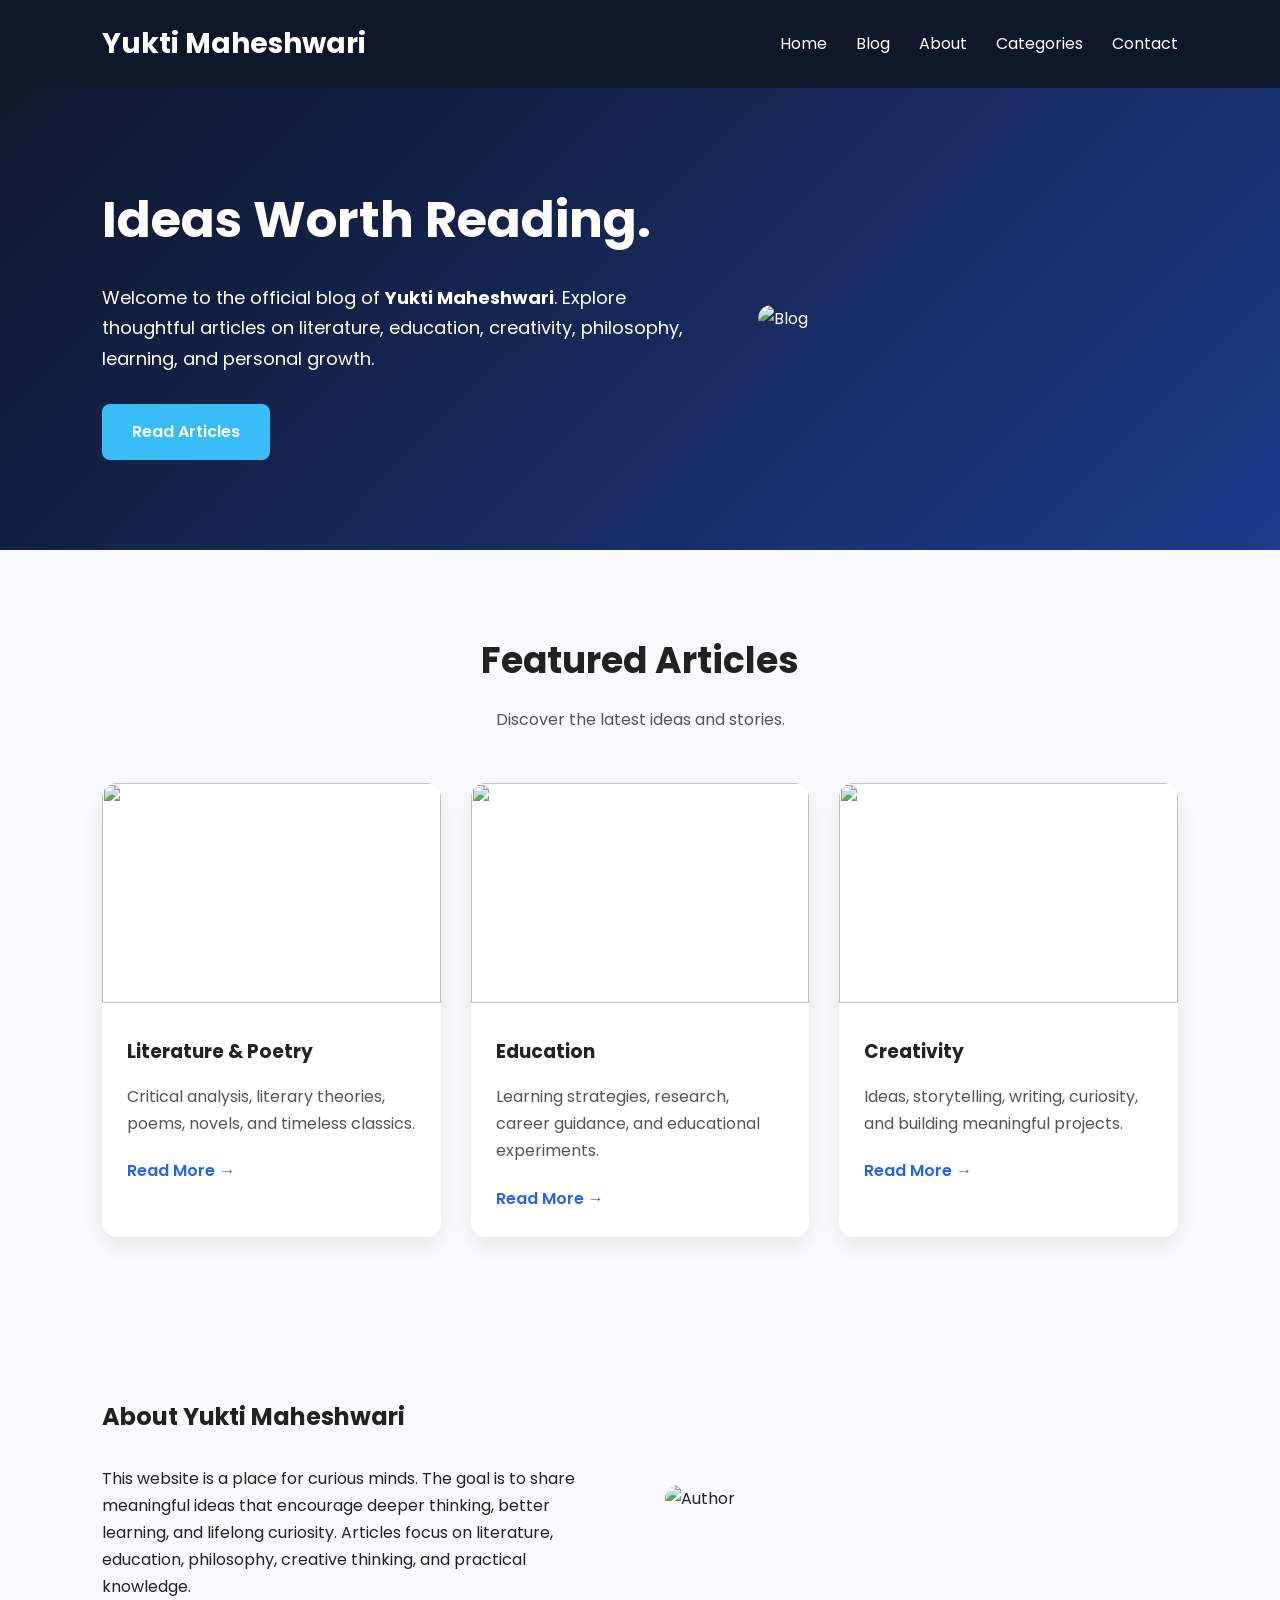
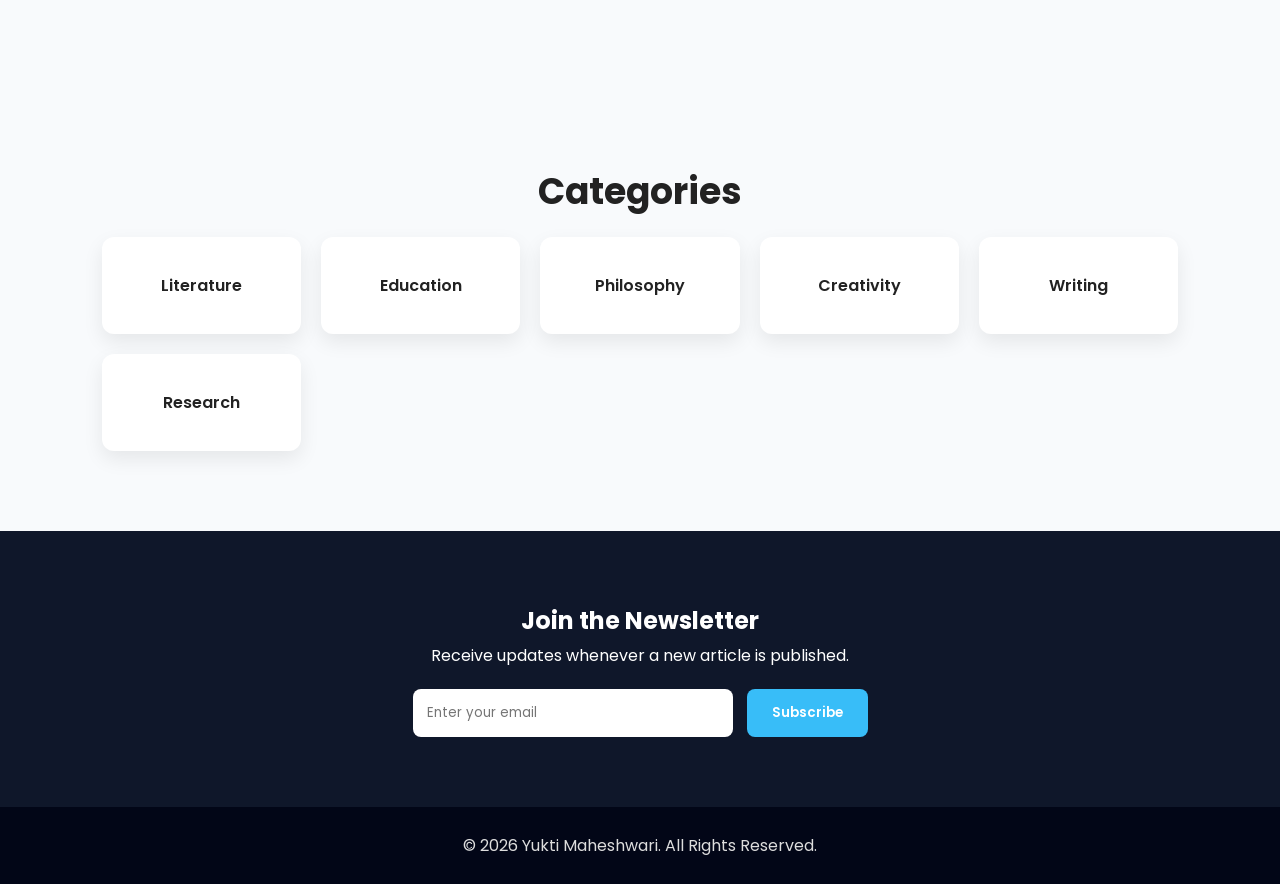
==== index.html @ beddb3d3 "Create index.html" ====
<!DOCTYPE html>
<html lang="en">
<head>
<meta charset="UTF-8">
<meta name="viewport" content="width=device-width, initial-scale=1.0">
<meta name="description" content="Official blogging website of Yukti Maheshwari featuring articles on literature, education, creativity, philosophy, and ideas.">

<title>Yukti Maheshwari | Blog</title>

<link href="https://fonts.googleapis.com/css2?family=Poppins:wght@300;400;500;600;700&display=swap" rel="stylesheet">

<style>

*{
margin:0;
padding:0;
box-sizing:border-box;
font-family:'Poppins',sans-serif;
}

body{
background:#f8fafc;
color:#222;
line-height:1.7;
}

header{
background:#0f172a;
color:white;
padding:20px 8%;
display:flex;
justify-content:space-between;
align-items:center;
position:sticky;
top:0;
z-index:100;
}

.logo{
font-size:28px;
font-weight:700;
}

nav a{
color:white;
text-decoration:none;
margin-left:25px;
transition:.3s;
}

nav a:hover{
color:#38bdf8;
}

.hero{
padding:90px 8%;
display:flex;
flex-wrap:wrap;
align-items:center;
justify-content:space-between;
background:linear-gradient(135deg,#0f172a,#1e3a8a);
color:white;
}

.hero-text{
max-width:600px;
}

.hero h1{
font-size:50px;
margin-bottom:20px;
}

.hero p{
font-size:18px;
margin-bottom:30px;
}

.btn{
display:inline-block;
padding:14px 30px;
background:#38bdf8;
color:white;
text-decoration:none;
border-radius:8px;
font-weight:600;
transition:.3s;
}

.btn:hover{
background:#0284c7;
}

.hero img{
width:420px;
max-width:100%;
border-radius:15px;
}

section{
padding:80px 8%;
}

.section-title{
font-size:36px;
margin-bottom:15px;
text-align:center;
}

.section-sub{
text-align:center;
margin-bottom:50px;
color:#555;
}

.posts{
display:grid;
grid-template-columns:repeat(auto-fit,minmax(300px,1fr));
gap:30px;
}

.card{
background:white;
border-radius:15px;
overflow:hidden;
box-shadow:0 10px 25px rgba(0,0,0,.08);
transition:.3s;
}

.card:hover{
transform:translateY(-8px);
}

.card img{
width:100%;
height:220px;
object-fit:cover;
}

.card-content{
padding:25px;
}

.card h3{
margin-bottom:15px;
}

.card p{
color:#555;
margin-bottom:20px;
}

.read{
text-decoration:none;
color:#2563eb;
font-weight:600;
}

.about{
display:grid;
grid-template-columns:1fr 1fr;
gap:50px;
align-items:center;
}

.about img{
width:100%;
border-radius:15px;
}

.categories{
display:grid;
grid-template-columns:repeat(auto-fit,minmax(180px,1fr));
gap:20px;
}

.cat{
background:white;
padding:35px;
text-align:center;
border-radius:12px;
font-weight:600;
box-shadow:0 8px 20px rgba(0,0,0,.08);
}

.newsletter{
background:#0f172a;
color:white;
text-align:center;
padding:70px 8%;
}

input{
padding:14px;
width:320px;
max-width:90%;
border:none;
border-radius:8px;
margin-top:20px;
}

button{
padding:14px 25px;
border:none;
background:#38bdf8;
color:white;
border-radius:8px;
cursor:pointer;
margin-left:10px;
font-weight:600;
}

footer{
background:#020617;
color:#ddd;
text-align:center;
padding:25px;
}

@media(max-width:768px){

.hero{
text-align:center;
}

.hero h1{
font-size:38px;
}

.about{
grid-template-columns:1fr;
}

nav{
display:none;
}

}

</style>

</head>

<body>

<header>

<div class="logo">Yukti Maheshwari</div>

<nav>

<a href="#">Home</a>
<a href="#posts">Blog</a>
<a href="#about">About</a>
<a href="#categories">Categories</a>
<a href="#contact">Contact</a>

</nav>

</header>

<section class="hero">

<div class="hero-text">

<h1>Ideas Worth Reading.</h1>

<p>
Welcome to the official blog of <strong>Yukti Maheshwari</strong>.
Explore thoughtful articles on literature, education, creativity,
philosophy, learning, and personal growth.
</p>

<a href="#posts" class="btn">Read Articles</a>

</div>

<img src="https://images.unsplash.com/photo-1455390582262-044cdead277a?w=800" alt="Blog">

</section>

<section id="posts">

<h2 class="section-title">Featured Articles</h2>

<p class="section-sub">
Discover the latest ideas and stories.
</p>

<div class="posts">

<div class="card">

<img src="https://images.unsplash.com/photo-1516979187457-637abb4f9353?w=800">

<div class="card-content">

<h3>Literature & Poetry</h3>

<p>
Critical analysis, literary theories, poems, novels, and timeless classics.
</p>

<a href="#" class="read">Read More →</a>

</div>

</div>

<div class="card">

<img src="https://images.unsplash.com/photo-1503676382389-4809596d5290?w=800">

<div class="card-content">

<h3>Education</h3>

<p>
Learning strategies, research, career guidance, and educational experiments.
</p>

<a href="#" class="read">Read More →</a>

</div>

</div>

<div class="card">

<img src="https://images.unsplash.com/photo-1499750310107-5fef28a66643?w=800">

<div class="card-content">

<h3>Creativity</h3>

<p>
Ideas, storytelling, writing, curiosity, and building meaningful projects.
</p>

<a href="#" class="read">Read More →</a>

</div>

</div>

</div>

</section>

<section id="about">

<div class="about">

<div>

<h2>About Yukti Maheshwari</h2>

<br>

<p>

This website is a place for curious minds.
The goal is to share meaningful ideas that encourage deeper thinking,
better learning, and lifelong curiosity.

Articles focus on literature, education, philosophy,
creative thinking, and practical knowledge.

</p>

</div>

<img src="https://images.unsplash.com/photo-1494790108377-be9c29b29330?w=800" alt="Author">

</div>

</section>

<section id="categories">

<h2 class="section-title">Categories</h2>

<div class="categories">

<div class="cat">Literature</div>

<div class="cat">Education</div>

<div class="cat">Philosophy</div>

<div class="cat">Creativity</div>

<div class="cat">Writing</div>

<div class="cat">Research</div>

</div>

</section>

<section class="newsletter">

<h2>Join the Newsletter</h2>

<p>
Receive updates whenever a new article is published.
</p>

<input type="email" placeholder="Enter your email">

<button>Subscribe</button>

</section>

<footer id="contact">

<p>

© 2026 Yukti Maheshwari. All Rights Reserved.

</p>

</footer>

</body>

  </html>
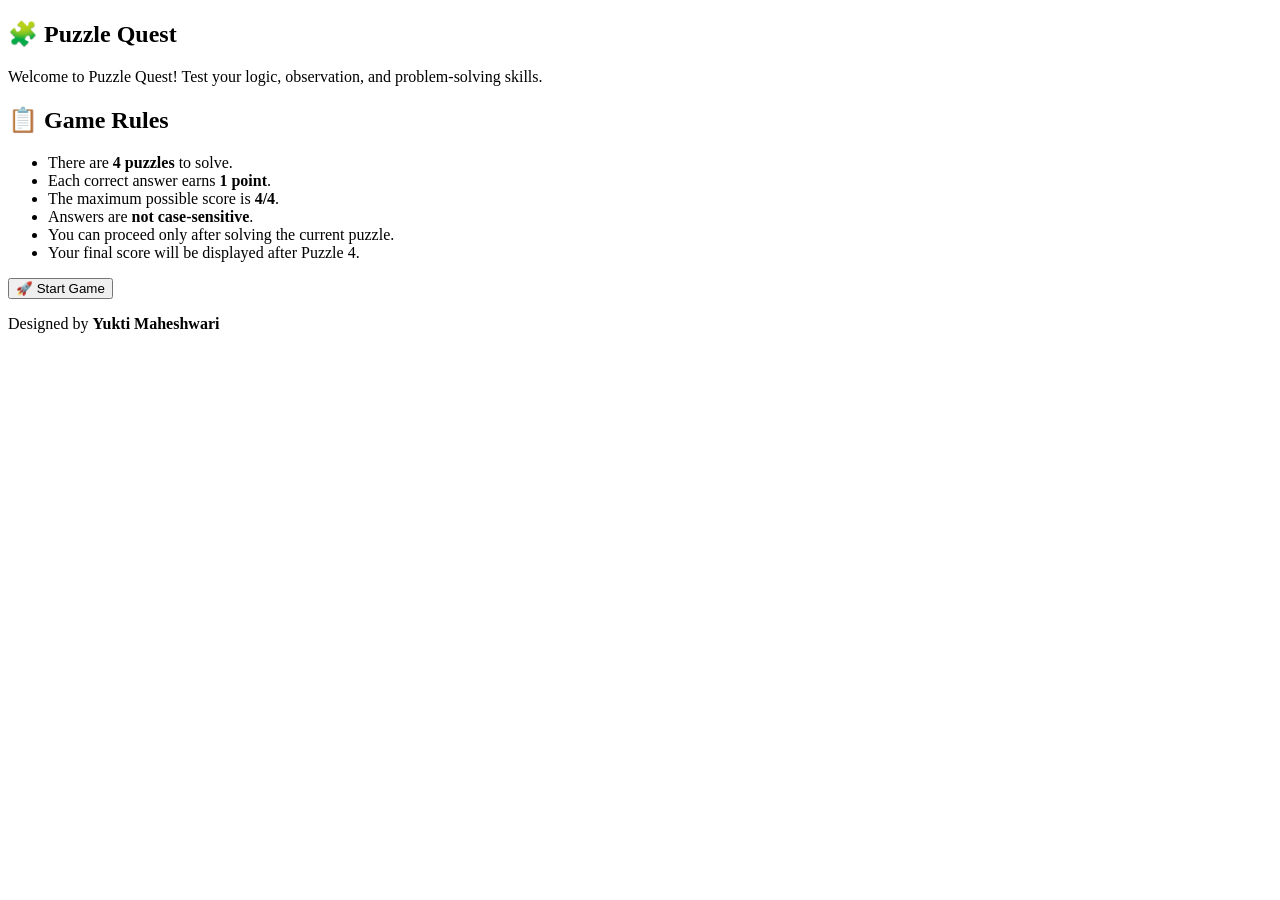
==== commit 2a0d9bb6: "Rename Index.html to index.html" ====
--- a/index.html
+++ b/index.html
@@ -1,427 +1,87 @@
 <!DOCTYPE html>
 <html lang="en">
+
 <head>
-<meta charset="UTF-8">
-<meta name="viewport" content="width=device-width, initial-scale=1.0">
-<meta name="description" content="Official blogging website of Yukti Maheshwari featuring articles on literature, education, creativity, philosophy, and ideas.">
+    <meta charset="UTF-8">
+    <meta name="viewport" content="width=device-width, initial-scale=1.0">
+    <meta name="description" content="Puzzle Quest - Challenge yourself with four exciting puzzles and test your problem-solving skills.">
+    <meta name="author" content="Yukti Maheshwari">
 
-<title>Yukti Maheshwari | Blog</title>
+    <title>Puzzle Quest | Home</title>
 
-<link href="https://fonts.googleapis.com/css2?family=Poppins:wght@300;400;500;600;700&display=swap" rel="stylesheet">
+    <!-- Google Font -->
+    <link rel="preconnect" href="https://fonts.googleapis.com">
+    <link rel="preconnect" href="https://fonts.gstatic.com" crossorigin>
 
-<style>
+    <link href="https://fonts.googleapis.com/css2?family=Poppins:wght@300;400;500;600;700&display=swap" rel="stylesheet">
 
-*{
-margin:0;
-padding:0;
-box-sizing:border-box;
-font-family:'Poppins',sans-serif;
-}
-
-body{
-background:#f8fafc;
-color:#222;
-line-height:1.7;
-}
-
-header{
-background:#0f172a;
-color:white;
-padding:20px 8%;
-display:flex;
-justify-content:space-between;
-align-items:center;
-position:sticky;
-top:0;
-z-index:100;
-}
-
-.logo{
-font-size:28px;
-font-weight:700;
-}
-
-nav a{
-color:white;
-text-decoration:none;
-margin-left:25px;
-transition:.3s;
-}
-
-nav a:hover{
-color:#38bdf8;
-}
-
-.hero{
-padding:90px 8%;
-display:flex;
-flex-wrap:wrap;
-align-items:center;
-justify-content:space-between;
-background:linear-gradient(135deg,#0f172a,#1e3a8a);
-color:white;
-}
-
-.hero-text{
-max-width:600px;
-}
-
-.hero h1{
-font-size:50px;
-margin-bottom:20px;
-}
-
-.hero p{
-font-size:18px;
-margin-bottom:30px;
-}
-
-.btn{
-display:inline-block;
-padding:14px 30px;
-background:#38bdf8;
-color:white;
-text-decoration:none;
-border-radius:8px;
-font-weight:600;
-transition:.3s;
-}
-
-.btn:hover{
-background:#0284c7;
-}
-
-.hero img{
-width:420px;
-max-width:100%;
-border-radius:15px;
-}
-
-section{
-padding:80px 8%;
-}
-
-.section-title{
-font-size:36px;
-margin-bottom:15px;
-text-align:center;
-}
-
-.section-sub{
-text-align:center;
-margin-bottom:50px;
-color:#555;
-}
-
-.posts{
-display:grid;
-grid-template-columns:repeat(auto-fit,minmax(300px,1fr));
-gap:30px;
-}
-
-.card{
-background:white;
-border-radius:15px;
-overflow:hidden;
-box-shadow:0 10px 25px rgba(0,0,0,.08);
-transition:.3s;
-}
-
-.card:hover{
-transform:translateY(-8px);
-}
-
-.card img{
-width:100%;
-height:220px;
-object-fit:cover;
-}
-
-.card-content{
-padding:25px;
-}
-
-.card h3{
-margin-bottom:15px;
-}
-
-.card p{
-color:#555;
-margin-bottom:20px;
-}
-
-.read{
-text-decoration:none;
-color:#2563eb;
-font-weight:600;
-}
-
-.about{
-display:grid;
-grid-template-columns:1fr 1fr;
-gap:50px;
-align-items:center;
-}
-
-.about img{
-width:100%;
-border-radius:15px;
-}
-
-.categories{
-display:grid;
-grid-template-columns:repeat(auto-fit,minmax(180px,1fr));
-gap:20px;
-}
-
-.cat{
-background:white;
-padding:35px;
-text-align:center;
-border-radius:12px;
-font-weight:600;
-box-shadow:0 8px 20px rgba(0,0,0,.08);
-}
-
-.newsletter{
-background:#0f172a;
-color:white;
-text-align:center;
-padding:70px 8%;
-}
-
-input{
-padding:14px;
-width:320px;
-max-width:90%;
-border:none;
-border-radius:8px;
-margin-top:20px;
-}
-
-button{
-padding:14px 25px;
-border:none;
-background:#38bdf8;
-color:white;
-border-radius:8px;
-cursor:pointer;
-margin-left:10px;
-font-weight:600;
-}
-
-footer{
-background:#020617;
-color:#ddd;
-text-align:center;
-padding:25px;
-}
-
-@media(max-width:768px){
-
-.hero{
-text-align:center;
-}
-
-.hero h1{
-font-size:38px;
-}
-
-.about{
-grid-template-columns:1fr;
-}
-
-nav{
-display:none;
-}
-
-}
-
-</style>
-
+    <!-- Main Stylesheet -->
+    <link rel="stylesheet" href="style.css">
 </head>
 
 <body>
 
-<header>
+    <main class="container">
 
-<div class="logo">Yukti Maheshwari</div>
+        <section class="card">
 
-<nav>
+            <header>
 
-<a href="#">Home</a>
-<a href="#posts">Blog</a>
-<a href="#about">About</a>
-<a href="#categories">Categories</a>
-<a href="#contact">Contact</a>
+                <h1>🧩 Puzzle Quest</h1>
 
-</nav>
+                <p class="subtitle">
+                    Welcome to Puzzle Quest! Test your logic, observation, and problem-solving skills.
+                </p>
 
-</header>
+            </header>
 
-<section class="hero">
+            <section class="rules">
 
-<div class="hero-text">
+                <h2>📋 Game Rules</h2>
 
-<h1>Ideas Worth Reading.</h1>
+                <ul>
+                    <li>There are <strong>4 puzzles</strong> to solve.</li>
+                    <li>Each correct answer earns <strong>1 point</strong>.</li>
+                    <li>The maximum possible score is <strong>4/4</strong>.</li>
+                    <li>Answers are <strong>not case-sensitive</strong>.</li>
+                    <li>You can proceed only after solving the current puzzle.</li>
+                    <li>Your final score will be displayed after Puzzle 4.</li>
+                </ul>
 
-<p>
-Welcome to the official blog of <strong>Yukti Maheshwari</strong>.
-Explore thoughtful articles on literature, education, creativity,
-philosophy, learning, and personal growth.
-</p>
+            </section>
 
-<a href="#posts" class="btn">Read Articles</a>
+            <section>
 
-</div>
+                <button id="startBtn" aria-label="Start the Puzzle Game">
+                    🚀 Start Game
+                </button>
 
-<img src="https://images.unsplash.com/photo-1455390582262-044cdead277a?w=800" alt="Blog">
+            </section>
 
-</section>
+            <footer>
 
-<section id="posts">
+                <p>
+                    Designed by <strong>Yukti Maheshwari</strong>
+                </p>
 
-<h2 class="section-title">Featured Articles</h2>
+            </footer>
 
-<p class="section-sub">
-Discover the latest ideas and stories.
-</p>
+        </section>
 
-<div class="posts">
+    </main>
 
-<div class="card">
+    <script>
 
-<img src="https://images.unsplash.com/photo-1516979187457-637abb4f9353?w=800">
+        // Reset score whenever a new game starts
+        localStorage.setItem("score", "0");
 
-<div class="card-content">
+        // Start Game Button
+        document.getElementById("startBtn").addEventListener("click", function () {
+            window.location.href = "puzzle1.html";
+        });
 
-<h3>Literature & Poetry</h3>
-
-<p>
-Critical analysis, literary theories, poems, novels, and timeless classics.
-</p>
-
-<a href="#" class="read">Read More →</a>
-
-</div>
-
-</div>
-
-<div class="card">
-
-<img src="https://images.unsplash.com/photo-1503676382389-4809596d5290?w=800">
-
-<div class="card-content">
-
-<h3>Education</h3>
-
-<p>
-Learning strategies, research, career guidance, and educational experiments.
-</p>
-
-<a href="#" class="read">Read More →</a>
-
-</div>
-
-</div>
-
-<div class="card">
-
-<img src="https://images.unsplash.com/photo-1499750310107-5fef28a66643?w=800">
-
-<div class="card-content">
-
-<h3>Creativity</h3>
-
-<p>
-Ideas, storytelling, writing, curiosity, and building meaningful projects.
-</p>
-
-<a href="#" class="read">Read More →</a>
-
-</div>
-
-</div>
-
-</div>
-
-</section>
-
-<section id="about">
-
-<div class="about">
-
-<div>
-
-<h2>About Yukti Maheshwari</h2>
-
-<br>
-
-<p>
-
-This website is a place for curious minds.
-The goal is to share meaningful ideas that encourage deeper thinking,
-better learning, and lifelong curiosity.
-
-Articles focus on literature, education, philosophy,
-creative thinking, and practical knowledge.
-
-</p>
-
-</div>
-
-<img src="https://images.unsplash.com/photo-1494790108377-be9c29b29330?w=800" alt="Author">
-
-</div>
-
-</section>
-
-<section id="categories">
-
-<h2 class="section-title">Categories</h2>
-
-<div class="categories">
-
-<div class="cat">Literature</div>
-
-<div class="cat">Education</div>
-
-<div class="cat">Philosophy</div>
-
-<div class="cat">Creativity</div>
-
-<div class="cat">Writing</div>
-
-<div class="cat">Research</div>
-
-</div>
-
-</section>
-
-<section class="newsletter">
-
-<h2>Join the Newsletter</h2>
-
-<p>
-Receive updates whenever a new article is published.
-</p>
-
-<input type="email" placeholder="Enter your email">
-
-<button>Subscribe</button>
-
-</section>
-
-<footer id="contact">
-
-<p>
-
-© 2026 Yukti Maheshwari. All Rights Reserved.
-
-</p>
-
-</footer>
+    </script>
 
 </body>
 
-  </html>
+</html>
